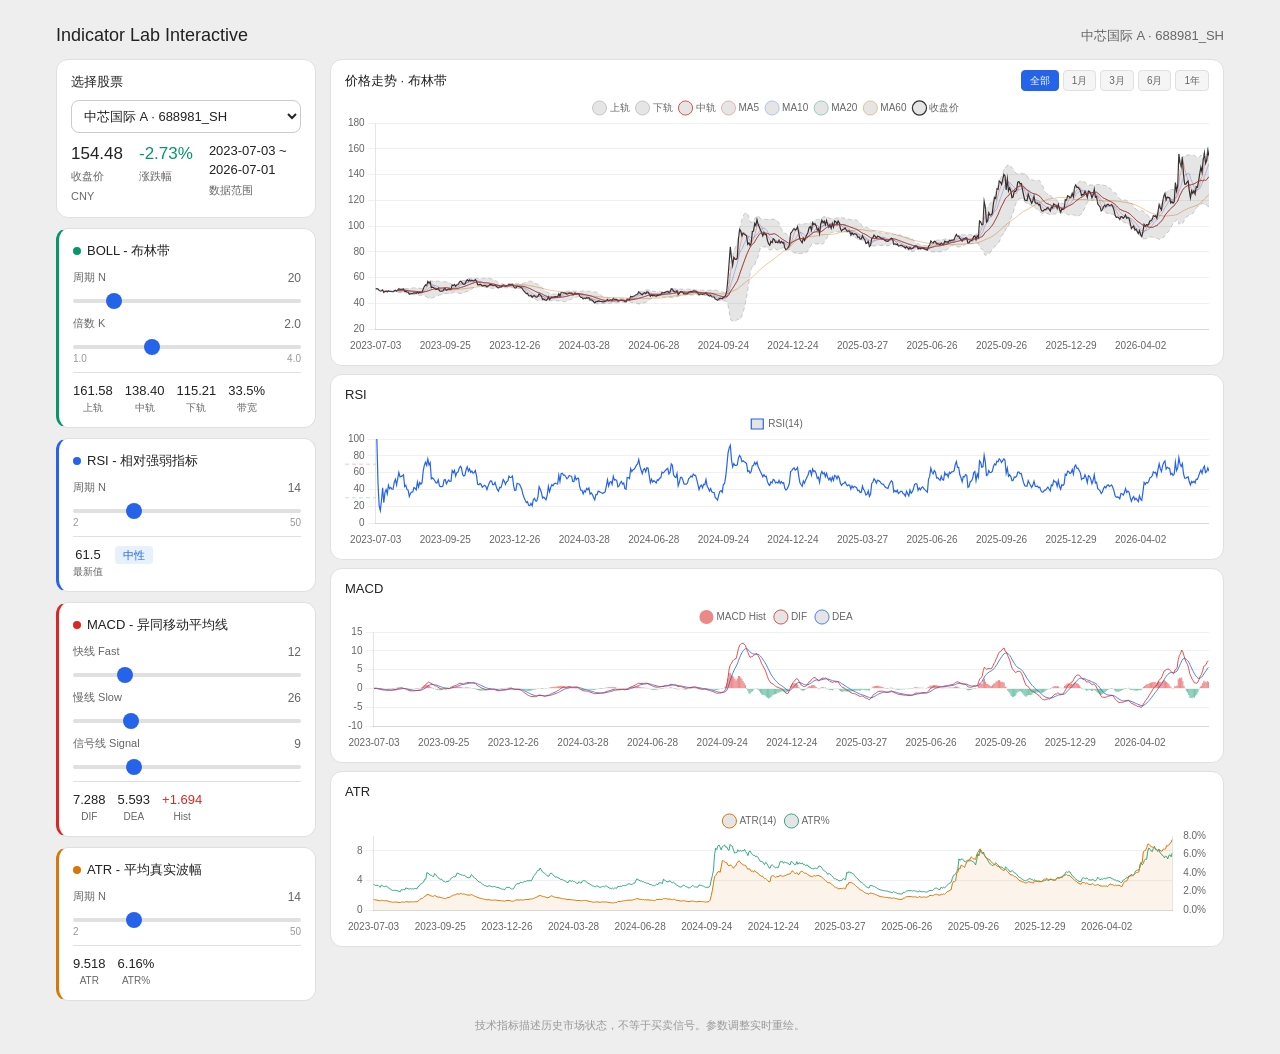
==== index.html @ 8e6733d1 "Initial commit: Indicator Lab Interactive - Interactive stock indicator analysis tool - 5 A+H stocks" ====
<!DOCTYPE html>
<html lang="zh-CN">
<head>
<meta charset="UTF-8">
<meta name="viewport" content="width=device-width, initial-scale=1.0">
<title>Indicator Lab Interactive</title>
<style>
*,*::before,*::after{box-sizing:border-box;margin:0;padding:0}
:root{
  --bg:#fff;--bg2:#f5f5f5;--bg3:#eee;
  --tx:#222;--tx2:#666;--tx3:#999;
  --bd:#e0e0e0;--bd2:#ccc;
  --red:#dc2626;--green:#059669;--blue:#2563eb;--amber:#d97706;
  --font:-apple-system,BlinkMacSystemFont,'Segoe UI','PingFang SC','Microsoft YaHei',sans-serif;
  --r:8px;--r2:12px;
}
body{font-family:var(--font);font-size:13px;color:var(--tx);background:var(--bg3);line-height:1.5;overflow-y:scroll}
.app{max-width:1200px;margin:0 auto;padding:12px 16px}
.header{display:flex;justify-content:space-between;align-items:center;padding:10px 0}
.header h1{font-size:18px;font-weight:500}
.header .meta{font-size:13px;color:var(--tx2)}
.main{display:grid;grid-template-columns:260px 1fr;gap:14px}
.sidebar{display:flex;flex-direction:column;gap:10px}
.card{background:var(--bg);border-radius:var(--r2);border:0.5px solid var(--bd);padding:12px 14px}
.card-title{font-size:13px;font-weight:500;margin-bottom:8px;display:flex;align-items:center;gap:6px}
.card-title .dot{width:8px;height:8px;border-radius:50%;flex-shrink:0}
.slider-line{display:flex;align-items:center;justify-content:space-between;margin-bottom:2px}
.slider-line span{font-size:11px;color:var(--tx2)}
.slider-line .val{font-size:12px;font-weight:500;min-width:28px;text-align:right}
input[type=range]{width:100%;height:4px;-webkit-appearance:none;appearance:none;background:var(--bd);border-radius:2px;outline:none;margin:2px 0 8px}
input[type=range]::-webkit-slider-thumb{-webkit-appearance:none;width:16px;height:16px;border-radius:50%;background:var(--blue);cursor:pointer}
.range-labels{display:flex;justify-content:space-between;font-size:10px;color:var(--tx3);margin-top:-6px;margin-bottom:6px}
.metrics{display:flex;gap:12px;padding-top:8px;border-top:0.5px solid var(--bd);margin-top:4px}
.metric{text-align:center}
.metric .num{font-size:13px;font-weight:500}
.metric .label{font-size:10px;color:var(--tx2)}
.positive{color:var(--red)}
.negative{color:var(--green)}
.charts{display:flex;flex-direction:column;gap:8px}
.chart-box{background:var(--bg);border-radius:var(--r2);border:0.5px solid var(--bd);padding:10px 14px}
.chart-box .chart-header{display:flex;justify-content:space-between;align-items:center;margin-bottom:4px}
.chart-box .chart-title{font-size:13px;font-weight:500}
.range-btns{display:flex;gap:4px}
.range-btn{font-size:10px;padding:2px 8px;border-radius:4px;background:var(--bg2);border:0.5px solid var(--bd);cursor:pointer;color:var(--tx2)}
.range-btn.active{background:var(--blue);color:#fff;border-color:var(--blue)}
.chart-wrap{position:relative;width:100%}
.chart-wrap.p1{height:260px}
.chart-wrap.p2{height:140px}
.chart-wrap.p3{height:150px}
.chart-wrap.p4{height:130px}
select{width:100%;font-size:13px;padding:7px 8px;border-radius:var(--r);border:0.5px solid var(--bd2);background:var(--bg);color:var(--tx)}
.quick-info{display:flex;gap:16px;margin-top:8px}
.quick-info div{font-size:13px}
.quick-info .price{font-size:17px;font-weight:500}
.footer{text-align:center;font-size:11px;color:var(--tx3);padding:16px 0 8px}
.badge{display:inline-block;font-size:11px;padding:1px 8px;border-radius:4px}
.badge-info{background:#e6f1fb;color:var(--blue)}
.badge-red{background:#fcebeb;color:var(--red)}
.badge-green{background:#eaf3de;color:var(--green)}
@media(max-width:800px){.main{grid-template-columns:1fr}.sidebar{order:2}.charts{order:1}}
</style>
</head>
<body>
<div class="app">
<div class="header">
  <h1>Indicator Lab Interactive</h1>
  <span class="meta" id="headerMeta"></span>
</div>

<div class="main">
<div class="sidebar" id="sidebar">
  <div class="card">
    <div class="card-title">选择股票</div>
    <select id="stockSelect"></select>
    <div class="quick-info" id="quickInfo"></div>
  </div>
</div>

<div class="charts" id="charts">
  <div class="chart-box">
    <div class="chart-header">
      <span class="chart-title" id="chart1Title">价格走势 · 布林带</span>
      <div class="range-btns" id="rangeBtns"></div>
    </div>
    <div class="chart-wrap p1"><canvas id="chart1"></canvas></div>
  </div>
  <div class="chart-box">
    <div class="chart-header"><span class="chart-title">RSI</span></div>
    <div class="chart-wrap p2"><canvas id="chart2"></canvas></div>
  </div>
  <div class="chart-box">
    <div class="chart-header"><span class="chart-title">MACD</span></div>
    <div class="chart-wrap p3"><canvas id="chart3"></canvas></div>
  </div>
  <div class="chart-box">
    <div class="chart-header"><span class="chart-title">ATR</span></div>
    <div class="chart-wrap p4"><canvas id="chart4"></canvas></div>
  </div>
</div>
</div>

<div class="footer">技术指标描述历史市场状态，不等于买卖信号。参数调整实时重绘。</div>
</div>

<script src="vendor/chart.umd.min.js"></script>
<script src="data.js"></script>
<script>
// ============================================================
// 指标计算引擎
// ============================================================
function ema(data, period) {
  var k = 2/(period+1), result = new Array(data.length);
  result[0] = data[0];
  for (var i = 1; i < data.length; i++) result[i] = data[i]*k + result[i-1]*(1-k);
  return result;
}
function wilderEma(data, period) {
  var a = 1/period, result = new Array(data.length);
  result[0] = data[0];
  for (var i = 1; i < data.length; i++) result[i] = data[i]*a + result[i-1]*(1-a);
  return result;
}
function calcRSI(closes, n) {
  var len = closes.length, gains = new Array(len).fill(0), losses = new Array(len).fill(0);
  for (var i = 1; i < len; i++) {
    var d = closes[i] - closes[i-1];
    gains[i] = d > 0 ? d : 0;
    losses[i] = d < 0 ? -d : 0;
  }
  var avgG = wilderEma(gains, n), avgL = wilderEma(losses, n);
  return avgG.map(function(g, i) {
    if (i === 0) return null;
    if (avgL[i] === 0) return 100;
    var rs = g / avgL[i];
    return 100 - 100/(1+rs);
  });
}
function calcMACD(closes, fast, slow, signal) {
  var len = closes.length;
  var emaF = ema(closes, fast), emaS = ema(closes, slow);
  var dif = new Array(len), dea, hist;
  for (var i = 0; i < len; i++) dif[i] = emaF[i] - emaS[i];
  dea = ema(dif, signal);
  hist = dif.map(function(d, i) { return d - dea[i]; });
  return {dif: dif, dea: dea, hist: hist};
}
function calcBOLL(closes, n, k) {
  var len = closes.length, mid = new Array(len), up = new Array(len), low = new Array(len);
  for (var i = 0; i < len; i++) {
    if (i < n-1) { mid[i]=null; up[i]=null; low[i]=null; continue; }
    var sum=0, j; for (j=i-n+1;j<=i;j++) sum+=closes[j];
    var m=sum/n, sumsq=0;
    for (j=i-n+1;j<=i;j++) sumsq+=Math.pow(closes[j]-m,2);
    var std=Math.sqrt(sumsq/n);
    mid[i]=m; up[i]=m+k*std; low[i]=m-k*std;
  }
  return {mid:mid, up:up, low:low};
}
function calcATR(highs, lows, closes, n) {
  var len = highs.length, tr = new Array(len);
  tr[0] = highs[0]-lows[0];
  for (var i = 1; i < len; i++) {
    tr[i] = Math.max(highs[i]-lows[i], Math.abs(highs[i]-closes[i-1]), Math.abs(lows[i]-closes[i-1]));
  }
  var atr = wilderEma(tr, n);
  var atrPct = atr.map(function(a,i){ return a/closes[i]*100; });
  return {atr:atr, atrPct:atrPct};
}
function calcMA(closes, n) {
  var len = closes.length, ma = new Array(len).fill(null);
  var sum = 0;
  for (var i = 0; i < len; i++) {
    sum += closes[i];
    if (i >= n) sum -= closes[i-n];
    if (i >= n-1) ma[i] = sum/n;
  }
  return ma;
}

// ============================================================
// 全局状态
// ============================================================
var currentStock = STOCK_DATA[0];
var params = { rsiN:14, macdFast:12, macdSlow:26, macdSig:9, bollN:20, bollK:2.0, atrN:14 };
var timeRange = 0; // 0=all, 1=1m, 2=3m, 3=6m, 4=1y

// ============================================================
// Chart.js 实例
// ============================================================
var ctx1=null, ctx2=null, ctx3=null, ctx4=null;
var c1=null, c2=null, c3=null, c4=null;

function getData() {
  var d = currentStock.data, len = d.length;
  var dates = d.map(function(r){return r.d;});
  var closes = d.map(function(r){return r.c;});
  var highs = d.map(function(r){return r.h;});
  var lows = d.map(function(r){return r.l;});
  if (timeRange === 0) return {dates:dates, closes:closes, highs:highs, lows:lows, start:0, len:len};

  var now = new Date(dates[len-1]);
  var cutoff;
  if (timeRange === 1) cutoff = new Date(now.getTime() - 30*86400000);
  else if (timeRange === 2) cutoff = new Date(now.getTime() - 90*86400000);
  else if (timeRange === 3) cutoff = new Date(now.getTime() - 180*86400000);
  else cutoff = new Date(now.getTime() - 365*86400000);

  var start = 0;
  for (var i = 0; i < len; i++) {
    if (new Date(dates[i]) >= cutoff) { start = i; break; }
  }
  return {
    dates: dates.slice(start), closes: closes.slice(start),
    highs: highs.slice(start), lows: lows.slice(start),
    start: start, len: len - start
  };
}

function padNull(arr, n) {
  var r = new Array(n).fill(null);
  for (var i = 0; i < Math.min(arr.length, n); i++) r[i] = arr[i];
  return r;
}

// ============================================================
// 渲染所有图表
// ============================================================
function renderAll() {
  var full = currentStock.data;
  var fullDates = full.map(function(r){return r.d;});
  var fullCloses = full.map(function(r){return r.c;});
  var fullHighs = full.map(function(r){return r.h;});
  var fullLows = full.map(function(r){return r.l;});

  var d = getData();
  var dates = d.dates, closes = d.closes, highs = d.highs, lows = d.lows;

  // 计算所有指标（用全量数据，然后切片）
  var rsiFull = calcRSI(fullCloses, params.rsiN);
  var macdFull = calcMACD(fullCloses, params.macdFast, params.macdSlow, params.macdSig);
  var bollFull = calcBOLL(fullCloses, params.bollN, params.bollK);
  var atrFull = calcATR(fullHighs, fullLows, fullCloses, params.atrN);
  var ma5Full = calcMA(fullCloses, 5), ma10Full = calcMA(fullCloses, 10);
  var ma20Full = calcMA(fullCloses, 20), ma60Full = calcMA(fullCloses, 60);

  // 切片
  var s = d.start, n = d.len;
  var cd = dates, cc = closes;
  var rsiD = padNull(rsiFull.slice(s), n);
  var difD = padNull(macdFull.dif.slice(s), n);
  var deaD = padNull(macdFull.dea.slice(s), n);
  var histD = padNull(macdFull.hist.slice(s), n);
  var bMid = padNull(bollFull.mid.slice(s), n);
  var bUp = padNull(bollFull.up.slice(s), n);
  var bLow = padNull(bollFull.low.slice(s), n);
  var atrD = padNull(atrFull.atr.slice(s), n);
  var atrPctD = padNull(atrFull.atrPct.slice(s), n);
  var ma5 = padNull(ma5Full.slice(s), n), ma10 = padNull(ma10Full.slice(s), n);
  var ma20 = padNull(ma20Full.slice(s), n), ma60 = padNull(ma60Full.slice(s), n);

  // Chart 1: 价格 + MA + 布林带
  if (c1) c1.destroy();
  ctx1 = document.getElementById('chart1').getContext('2d');
  c1 = new Chart(ctx1, {
    type: 'line',
    data: {
      labels: cd,
      datasets: [
        {label:'上轨',data:bUp,borderColor:'rgba(153,153,153,0.6)',borderWidth:0.8,borderDash:[4,3],pointRadius:0,fill:false},
        {label:'下轨',data:bLow,borderColor:'rgba(153,153,153,0.6)',borderWidth:0.8,borderDash:[4,3],pointRadius:0,fill:{target:'-1',above:'rgba(37,99,235,0.06)'}},
        {label:'中轨',data:bMid,borderColor:'#dc2626',borderWidth:0.8,pointRadius:0,fill:false},
        {label:'MA5',data:ma5,borderColor:'rgba(220,38,38,0.4)',borderWidth:0.8,pointRadius:0,fill:false},
        {label:'MA10',data:ma10,borderColor:'rgba(37,99,235,0.4)',borderWidth:0.8,pointRadius:0,fill:false},
        {label:'MA20',data:ma20,borderColor:'rgba(5,150,105,0.5)',borderWidth:0.8,pointRadius:0,fill:false},
        {label:'MA60',data:ma60,borderColor:'rgba(217,119,6,0.5)',borderWidth:0.8,pointRadius:0,fill:false},
        {label:'收盘价',data:cc,borderColor:'#333',borderWidth:1.2,pointRadius:0,fill:false}
      ]
    },
    options: {
      responsive:true,maintainAspectRatio:false,
      interaction:{mode:'index',intersect:false},
      plugins:{legend:{display:true,position:'top',labels:{boxWidth:12,font:{size:10},padding:8,usePointStyle:true}}},
      scales:{
        x:{ticks:{maxTicksLimit:12,font:{size:10}},grid:{display:false}},
        y:{ticks:{font:{size:10}},grid:{color:'rgba(0,0,0,0.06)'}}
      }
    }
  });

  // Chart 2: RSI
  if (c2) c2.destroy();
  ctx2 = document.getElementById('chart2').getContext('2d');
  c2 = new Chart(ctx2, {
    type: 'line',
    data: {
      labels: cd,
      datasets: [
        {label:'RSI('+params.rsiN+')',data:rsiD,borderColor:'#2563eb',borderWidth:1.2,pointRadius:0,fill:false},
      ]
    },
    options: {
      responsive:true,maintainAspectRatio:false,
      interaction:{mode:'index',intersect:false},
      plugins:{
        legend:{display:true,position:'top',labels:{boxWidth:12,font:{size:10}}},
        annotation:{}
      },
      scales:{
        x:{ticks:{maxTicksLimit:12,font:{size:10}},grid:{display:false}},
        y:{min:0,max:100,ticks:{stepSize:10,font:{size:10}},grid:{color:'rgba(0,0,0,0.06)'}}
      }
    },
    plugins: [{
      id: 'rsiLines',
      beforeDraw: function(chart) {
        var ctx = chart.ctx, yScale = chart.scales.y;
        var y70 = yScale.getPixelForValue(70), y30 = yScale.getPixelForValue(30);
        ctx.save();
        ctx.setLineDash([4,3]);
        ctx.strokeStyle = '#dc2626'; ctx.lineWidth = 0.5; ctx.globalAlpha = 0.5;
        ctx.beginPath(); ctx.moveTo(yScale.left, y70); ctx.lineTo(yScale.right, y70); ctx.stroke();
        ctx.strokeStyle = '#059669';
        ctx.beginPath(); ctx.moveTo(yScale.left, y30); ctx.lineTo(yScale.right, y30); ctx.stroke();
        ctx.restore();
      }
    }]
  });

  // Chart 3: MACD
  if (c3) c3.destroy();
  ctx3 = document.getElementById('chart3').getContext('2d');
  var histColors = histD.map(function(v){ return v>=0 ? 'rgba(220,38,38,0.55)' : 'rgba(5,150,105,0.55)'; });
  c3 = new Chart(ctx3, {
    type: 'bar',
    data: {
      labels: cd,
      datasets: [
        {label:'MACD Hist',data:histD,backgroundColor:histColors,borderWidth:0,barPercentage:0.9,categoryPercentage:1.0},
        {label:'DIF',data:difD,borderColor:'#dc2626',borderWidth:0.8,pointRadius:0,type:'line',fill:false},
        {label:'DEA',data:deaD,borderColor:'#2563eb',borderWidth:0.8,pointRadius:0,type:'line',fill:false}
      ]
    },
    options: {
      responsive:true,maintainAspectRatio:false,
      interaction:{mode:'index',intersect:false},
      plugins:{legend:{display:true,position:'top',labels:{boxWidth:12,font:{size:10},usePointStyle:true}}},
      scales:{
        x:{ticks:{maxTicksLimit:12,font:{size:10}},grid:{display:false}},
        y:{ticks:{font:{size:10}},grid:{color:'rgba(0,0,0,0.06)'}}
      }
    }
  });

  // Chart 4: ATR
  if (c4) c4.destroy();
  ctx4 = document.getElementById('chart4').getContext('2d');
  c4 = new Chart(ctx4, {
    type: 'line',
    data: {
      labels: cd,
      datasets: [
        {label:'ATR('+params.atrN+')',data:atrD,borderColor:'#d97706',borderWidth:1.0,pointRadius:0,fill:{target:'origin',above:'rgba(217,119,6,0.08)'}},
        {label:'ATR%',data:atrPctD,borderColor:'#059669',borderWidth:0.8,pointRadius:0,yAxisID:'y1',fill:false}
      ]
    },
    options: {
      responsive:true,maintainAspectRatio:false,
      interaction:{mode:'index',intersect:false},
      plugins:{legend:{display:true,position:'top',labels:{boxWidth:12,font:{size:10},usePointStyle:true}}},
      scales:{
        x:{ticks:{maxTicksLimit:12,font:{size:10}},grid:{display:false}},
        y:{position:'left',ticks:{font:{size:10}},grid:{color:'rgba(0,0,0,0.06)'},title:{display:false}},
        y1:{position:'right',ticks:{font:{size:10},callback:function(v){return v.toFixed(1)+'%';}},grid:{display:false}}
      }
    }
  });

  // 更新指标卡
  updateMetricCards(fullCloses, rsiFull, macdFull, bollFull, atrFull);
}

// ============================================================
// 指标卡更新
// ============================================================
function updateMetricCards(closes, rsi, macd, boll, atr) {
  var i = closes.length - 1;
  var rsiVal = rsi[i], rsiStatus = rsiVal > 70 ? '超买' : (rsiVal < 30 ? '超卖' : '中性');
  var rsiClass = rsiVal > 70 ? 'badge-red' : (rsiVal < 30 ? 'badge-green' : 'badge-info');
  var difVal = macd.dif[i], deaVal = macd.dea[i], histVal = macd.hist[i];
  var bMidV = boll.mid[i], bUpV = boll.up[i], bLowV = boll.low[i];
  var widthPct = bMidV > 0 ? ((bUpV - bLowV) / bMidV * 100) : 0;
  var atrVal = atr.atr[i], atrPctV = atr.atrPct[i];

  document.getElementById('sidebar').innerHTML =
    '<div class="card">'+
      '<div class="card-title">选择股票</div>'+
      '<select id="stockSelect">'+STOCK_DATA.map(function(s){return '<option value="'+s.key+'">'+s.name+' · '+s.key+'</option>';}).join('')+'</select>'+
      '<div class="quick-info">'+
        '<div><span class="price" id="latestPrice"></span><br><span style="font-size:11px;color:var(--tx2)">收盘价 '+currentStock.currency+'</span></div>'+
        '<div><span class="price" id="priceChange"></span><br><span style="font-size:11px;color:var(--tx2)">涨跌幅</span></div>'+
        '<div><span style="font-size:13px;font-weight:500" id="dataRange"></span><br><span style="font-size:11px;color:var(--tx2)">数据范围</span></div>'+
      '</div>'+
    '</div>'+

    '<div class="card" style="border-left:3px solid #059669">'+
      '<div class="card-title"><span class="dot" style="background:#059669"></span>BOLL - 布林带</div>'+
      '<div class="slider-line"><span>周期 N</span><span class="val">'+params.bollN+'</span></div>'+
      '<input type="range" id="bollN" min="5" max="100" value="'+params.bollN+'">'+
      '<div class="slider-line" style="margin-top:4px"><span>倍数 K</span><span class="val">'+params.bollK.toFixed(1)+'</span></div>'+
      '<input type="range" id="bollK" min="10" max="40" value="'+(params.bollK*10)+'" step="1">'+
      '<div class="range-labels"><span>1.0</span><span>4.0</span></div>'+
      '<div class="metrics">'+
        '<div class="metric"><div class="num">'+(bUpV !== null ? bUpV.toFixed(2) : '-')+'</div><div class="label">上轨</div></div>'+
        '<div class="metric"><div class="num">'+(bMidV !== null ? bMidV.toFixed(2) : '-')+'</div><div class="label">中轨</div></div>'+
        '<div class="metric"><div class="num">'+(bLowV !== null ? bLowV.toFixed(2) : '-')+'</div><div class="label">下轨</div></div>'+
        '<div class="metric"><div class="num">'+(widthPct.toFixed(1)+'%')+'</div><div class="label">带宽</div></div>'+
      '</div>'+
    '</div>'+

    '<div class="card" style="border-left:3px solid #2563eb">'+
      '<div class="card-title"><span class="dot" style="background:#2563eb"></span>RSI - 相对强弱指标</div>'+
      '<div class="slider-line"><span>周期 N</span><span class="val">'+params.rsiN+'</span></div>'+
      '<input type="range" id="rsiN" min="2" max="50" value="'+params.rsiN+'">'+
      '<div class="range-labels"><span>2</span><span>50</span></div>'+
      '<div class="metrics">'+
        '<div class="metric"><div class="num">'+(rsiVal !== null ? rsiVal.toFixed(1) : '-')+'</div><div class="label">最新值</div></div>'+
        '<div class="metric"><span class="badge '+rsiClass+'">'+rsiStatus+'</span></div>'+
      '</div>'+
    '</div>'+

    '<div class="card" style="border-left:3px solid #dc2626">'+
      '<div class="card-title"><span class="dot" style="background:#dc2626"></span>MACD - 异同移动平均线</div>'+
      '<div class="slider-line"><span>快线 Fast</span><span class="val">'+params.macdFast+'</span></div>'+
      '<input type="range" id="macdFast" min="2" max="50" value="'+params.macdFast+'">'+
      '<div class="slider-line" style="margin-top:4px"><span>慢线 Slow</span><span class="val">'+params.macdSlow+'</span></div>'+
      '<input type="range" id="macdSlow" min="3" max="100" value="'+params.macdSlow+'">'+
      '<div class="slider-line" style="margin-top:4px"><span>信号线 Signal</span><span class="val">'+params.macdSig+'</span></div>'+
      '<input type="range" id="macdSig" min="2" max="30" value="'+params.macdSig+'">'+
      '<div class="metrics">'+
        '<div class="metric"><div class="num">'+(difVal !== null ? difVal.toFixed(3) : '-')+'</div><div class="label">DIF</div></div>'+
        '<div class="metric"><div class="num">'+(deaVal !== null ? deaVal.toFixed(3) : '-')+'</div><div class="label">DEA</div></div>'+
        '<div class="metric"><div class="num '+(histVal>=0?'positive':'negative')+'">'+(histVal !== null ? (histVal>=0?'+':'')+histVal.toFixed(3) : '-')+'</div><div class="label">Hist</div></div>'+
      '</div>'+
    '</div>'+

    '<div class="card" style="border-left:3px solid #d97706">'+
      '<div class="card-title"><span class="dot" style="background:#d97706"></span>ATR - 平均真实波幅</div>'+
      '<div class="slider-line"><span>周期 N</span><span class="val">'+params.atrN+'</span></div>'+
      '<input type="range" id="atrN" min="2" max="50" value="'+params.atrN+'">'+
      '<div class="range-labels"><span>2</span><span>50</span></div>'+
      '<div class="metrics">'+
        '<div class="metric"><div class="num">'+(atrVal !== null ? atrVal.toFixed(3) : '-')+'</div><div class="label">ATR</div></div>'+
        '<div class="metric"><div class="num">'+(atrPctV !== null ? atrPctV.toFixed(2)+'%' : '-')+'</div><div class="label">ATR%</div></div>'+
      '</div>'+
    '</div>';

  // 快速信息
  var lastClose = closes[closes.length-1];
  var prevClose = closes.length > 1 ? closes[closes.length-2] : lastClose;
  var change = (lastClose/prevClose - 1)*100;
  var changeClass = change >= 0 ? 'positive' : 'negative';
  document.getElementById('latestPrice').innerHTML = '<span style="color:var(--tx)">'+lastClose.toFixed(2)+'</span>';
  document.getElementById('priceChange').innerHTML = '<span class="'+changeClass+'">'+(change>=0?'+':'')+change.toFixed(2)+'%</span>';
  document.getElementById('dataRange').innerHTML = currentStock.data[0].d+' ~ '+currentStock.data[currentStock.data.length-1].d;

  document.getElementById('stockSelect').value = currentStock.key;
  document.getElementById('headerMeta').textContent = currentStock.name + ' · ' + currentStock.key;

  // 绑定事件
  bindEvents();
}

// ============================================================
// 事件绑定 + Debounce
// ============================================================
var debounceTimer = null;
function bindEvents() {
  document.getElementById('stockSelect').onchange = function() {
    var key = this.value;
    for (var i = 0; i < STOCK_DATA.length; i++) {
      if (STOCK_DATA[i].key === key) { currentStock = STOCK_DATA[i]; break; }
    }
    saveState(); renderAll();
  };

  var sliders = ['rsiN','macdFast','macdSlow','macdSig','bollN','bollK','atrN'];
  sliders.forEach(function(id) {
    var el = document.getElementById(id);
    if (!el) return;
    el.oninput = function() {
      var val = parseFloat(this.value);
      if (id === 'bollK') val = val / 10;
      params[id] = val;
      if (debounceTimer) clearTimeout(debounceTimer);
      debounceTimer = setTimeout(function() { saveState(); renderAll(); }, 200);
    };
  });
}

// 时间范围按钮
function buildRangeBtns() {
  var labels = ['全部','1月','3月','6月','1年'];
  var html = '';
  for (var i = 0; i < labels.length; i++) {
    html += '<span class="range-btn'+(timeRange===i?' active':'')+'" data-range="'+i+'">'+labels[i]+'</span>';
  }
  document.getElementById('rangeBtns').innerHTML = html;
  var btns = document.querySelectorAll('.range-btn');
  btns.forEach(function(b) {
    b.onclick = function() {
      timeRange = parseInt(this.dataset.range);
      buildRangeBtns();
      saveState();
      renderAll();
    };
  });
}

// ============================================================
// URL Hash 持久化
// ============================================================
function saveState() {
  var h = currentStock.key + '|' + timeRange + '|' + params.rsiN + '|' +
    params.macdFast + '|' + params.macdSlow + '|' + params.macdSig + '|' +
    params.bollN + '|' + params.bollK.toFixed(1) + '|' + params.atrN;
  window.location.hash = h;
}

function loadState() {
  var h = window.location.hash.substring(1);
  if (!h) return;
  var parts = h.split('|');
  if (parts.length < 9) return;
  var key = parts[0];
  for (var i = 0; i < STOCK_DATA.length; i++) {
    if (STOCK_DATA[i].key === key) { currentStock = STOCK_DATA[i]; break; }
  }
  timeRange = parseInt(parts[1]) || 0;
  params.rsiN = parseInt(parts[2]) || 14;
  params.macdFast = parseInt(parts[3]) || 12;
  params.macdSlow = parseInt(parts[4]) || 26;
  params.macdSig = parseInt(parts[5]) || 9;
  params.bollN = parseInt(parts[6]) || 20;
  params.bollK = parseFloat(parts[7]) || 2.0;
  params.atrN = parseInt(parts[8]) || 14;
}

// ============================================================
// 初始化
// ============================================================
window.onload = function() {
  loadState();
  buildRangeBtns();
  renderAll();
  window.onhashchange = function() { loadState(); renderAll(); };
};
</script>
</body>
</html>
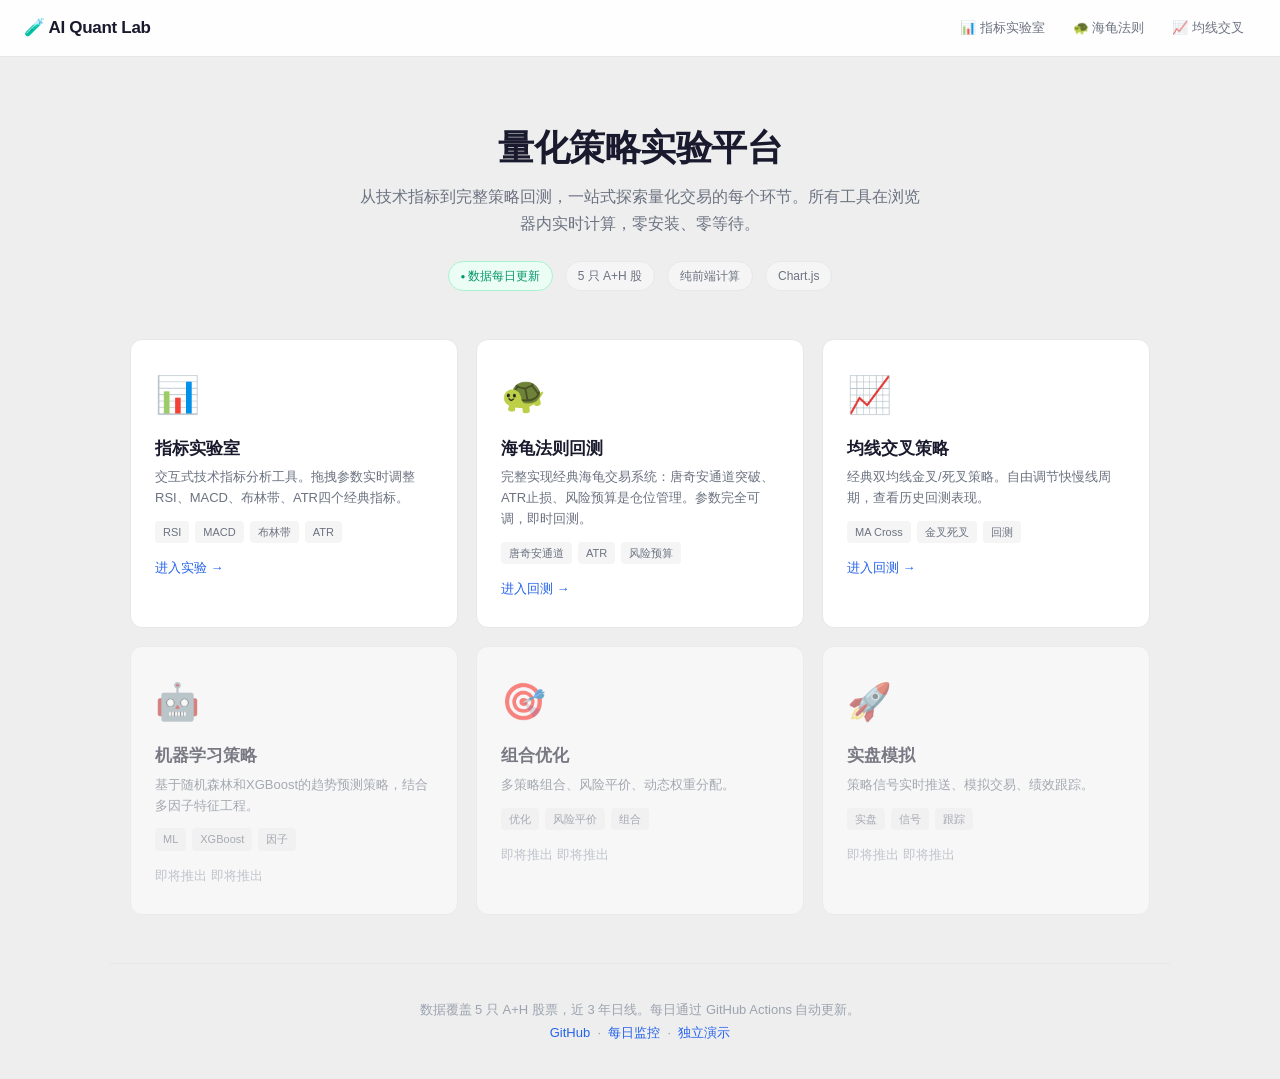
==== commit 0ca737f0: "🏠 Portal: AI Quant Lab multi-strategy portfolio - New homepage with strategy cards grid (3 active + " ====
--- a/index.html
+++ b/index.html
@@ -3,557 +3,128 @@
 <head>
 <meta charset="UTF-8">
 <meta name="viewport" content="width=device-width, initial-scale=1.0">
-<title>Indicator Lab Interactive</title>
+<title>AI Quant Lab — 量化策略实验平台</title>
+<link rel="stylesheet" href="shared/common.css">
 <style>
-*,*::before,*::after{box-sizing:border-box;margin:0;padding:0}
-:root{
-  --bg:#fff;--bg2:#f5f5f5;--bg3:#eee;
-  --tx:#222;--tx2:#666;--tx3:#999;
-  --bd:#e0e0e0;--bd2:#ccc;
-  --red:#dc2626;--green:#059669;--blue:#2563eb;--amber:#d97706;
-  --font:-apple-system,BlinkMacSystemFont,'Segoe UI','PingFang SC','Microsoft YaHei',sans-serif;
-  --r:8px;--r2:12px;
-}
-body{font-family:var(--font);font-size:13px;color:var(--tx);background:var(--bg3);line-height:1.5;overflow-y:scroll}
-.app{max-width:1200px;margin:0 auto;padding:12px 16px}
-.header{display:flex;justify-content:space-between;align-items:center;padding:10px 0}
-.header h1{font-size:18px;font-weight:500}
-.header .meta{font-size:13px;color:var(--tx2)}
-.main{display:grid;grid-template-columns:260px 1fr;gap:14px}
-.sidebar{display:flex;flex-direction:column;gap:10px}
-.card{background:var(--bg);border-radius:var(--r2);border:0.5px solid var(--bd);padding:12px 14px}
-.card-title{font-size:13px;font-weight:500;margin-bottom:8px;display:flex;align-items:center;gap:6px}
-.card-title .dot{width:8px;height:8px;border-radius:50%;flex-shrink:0}
-.slider-line{display:flex;align-items:center;justify-content:space-between;margin-bottom:2px}
-.slider-line span{font-size:11px;color:var(--tx2)}
-.slider-line .val{font-size:12px;font-weight:500;min-width:28px;text-align:right}
-input[type=range]{width:100%;height:4px;-webkit-appearance:none;appearance:none;background:var(--bd);border-radius:2px;outline:none;margin:2px 0 8px}
-input[type=range]::-webkit-slider-thumb{-webkit-appearance:none;width:16px;height:16px;border-radius:50%;background:var(--blue);cursor:pointer}
-.range-labels{display:flex;justify-content:space-between;font-size:10px;color:var(--tx3);margin-top:-6px;margin-bottom:6px}
-.metrics{display:flex;gap:12px;padding-top:8px;border-top:0.5px solid var(--bd);margin-top:4px}
-.metric{text-align:center}
-.metric .num{font-size:13px;font-weight:500}
-.metric .label{font-size:10px;color:var(--tx2)}
-.positive{color:var(--red)}
-.negative{color:var(--green)}
-.charts{display:flex;flex-direction:column;gap:8px}
-.chart-box{background:var(--bg);border-radius:var(--r2);border:0.5px solid var(--bd);padding:10px 14px}
-.chart-box .chart-header{display:flex;justify-content:space-between;align-items:center;margin-bottom:4px}
-.chart-box .chart-title{font-size:13px;font-weight:500}
-.range-btns{display:flex;gap:4px}
-.range-btn{font-size:10px;padding:2px 8px;border-radius:4px;background:var(--bg2);border:0.5px solid var(--bd);cursor:pointer;color:var(--tx2)}
-.range-btn.active{background:var(--blue);color:#fff;border-color:var(--blue)}
-.chart-wrap{position:relative;width:100%}
-.chart-wrap.p1{height:260px}
-.chart-wrap.p2{height:140px}
-.chart-wrap.p3{height:150px}
-.chart-wrap.p4{height:130px}
-select{width:100%;font-size:13px;padding:7px 8px;border-radius:var(--r);border:0.5px solid var(--bd2);background:var(--bg);color:var(--tx)}
-.quick-info{display:flex;gap:16px;margin-top:8px}
-.quick-info div{font-size:13px}
-.quick-info .price{font-size:17px;font-weight:500}
-.footer{text-align:center;font-size:11px;color:var(--tx3);padding:16px 0 8px}
-.badge{display:inline-block;font-size:11px;padding:1px 8px;border-radius:4px}
-.badge-info{background:#e6f1fb;color:var(--blue)}
-.badge-red{background:#fcebeb;color:var(--red)}
-.badge-green{background:#eaf3de;color:var(--green)}
-@media(max-width:800px){.main{grid-template-columns:1fr}.sidebar{order:2}.charts{order:1}}
+/* Hero */
+.hero{text-align:center;padding:64px 20px 48px}
+.hero h1{font-size:36px;font-weight:700;margin-bottom:8px;letter-spacing:-.5px}
+.hero p{font-size:16px;color:var(--tx2);max-width:560px;margin:0 auto 24px;line-height:1.7}
+.hero .badges{display:flex;justify-content:center;gap:12px;flex-wrap:wrap}
+.badge{font-size:12px;padding:5px 12px;border-radius:20px;background:var(--bg2);border:0.5px solid var(--bd);color:var(--tx2)}
+.badge.live{background:#ecfdf5;border-color:#a7f3d0;color:var(--green)}
+.badge.live::before{content:'● ';font-size:8px;vertical-align:middle}
+
+/* Cards */
+.strategies{display:grid;grid-template-columns:repeat(3,1fr);gap:18px;max-width:1060px;margin:0 auto;padding:0 20px 48px}
+.strategy-card{background:var(--bg);border:1px solid var(--bd);border-radius:12px;padding:28px 24px;transition:all .2s;text-decoration:none;color:inherit;display:block}
+.strategy-card:hover{transform:translateY(-3px);border-color:var(--accent);box-shadow:0 8px 24px rgba(0,0,0,.06)}
+.strategy-card .icon{font-size:36px;margin-bottom:14px}
+.strategy-card h2{font-size:17px;font-weight:600;margin-bottom:6px}
+.strategy-card p{font-size:13px;color:var(--tx2);line-height:1.6;margin-bottom:12px}
+.strategy-card .tags{display:flex;gap:6px;flex-wrap:wrap;margin-bottom:14px}
+.tag{font-size:11px;padding:3px 8px;border-radius:4px;background:var(--bg2);color:var(--tx2)}
+.strategy-card .enter{display:inline-block;font-size:13px;color:var(--accent);font-weight:500}
+.strategy-card.coming-soon{opacity:.55;pointer-events:none}
+.strategy-card.coming-soon .enter{color:var(--tx3)}
+.strategy-card.coming-soon .enter::after{content:' 即将推出'}
+
+/* Footer */
+.footer{text-align:center;padding:32px 20px;color:var(--tx3);font-size:13px;border-top:0.5px solid var(--bd);max-width:1060px;margin:0 auto}
+.footer p{margin:4px 0}
+.footer a{color:var(--accent);text-decoration:none}
+
+@media(max-width:900px){.strategies{grid-template-columns:repeat(2,1fr)}}
+@media(max-width:600px){.strategies{grid-template-columns:1fr}.hero h1{font-size:26px}}
 </style>
 </head>
 <body>
-<div class="app">
-<div class="header">
-  <h1>Indicator Lab Interactive</h1>
-  <span class="meta" id="headerMeta"></span>
+
+<nav class="site-nav">
+  <a href="/ai-quant-lab/" class="nav-brand">🧪 AI Quant Lab</a>
+  <div class="nav-links">
+    <a href="/ai-quant-lab/indicator-lab/">📊 指标实验室</a>
+    <a href="/ai-quant-lab/turtle-strategy/">🐢 海龟法则</a>
+    <a href="/ai-quant-lab/ma-cross/">📈 均线交叉</a>
+  </div>
+</nav>
+
+<!-- Hero -->
+<section class="hero">
+  <h1>量化策略实验平台</h1>
+  <p>从技术指标到完整策略回测，一站式探索量化交易的每个环节。所有工具在浏览器内实时计算，零安装、零等待。</p>
+  <div class="badges">
+    <span class="badge live">数据每日更新</span>
+    <span class="badge">5 只 A+H 股</span>
+    <span class="badge">纯前端计算</span>
+    <span class="badge">Chart.js</span>
+  </div>
+</section>
+
+<!-- Strategy Cards -->
+<section class="strategies">
+  <!-- Indicator Lab -->
+  <a href="/ai-quant-lab/indicator-lab/" class="strategy-card">
+    <div class="icon">📊</div>
+    <h2>指标实验室</h2>
+    <p>交互式技术指标分析工具。拖拽参数实时调整RSI、MACD、布林带、ATR四个经典指标。</p>
+    <div class="tags"><span class="tag">RSI</span><span class="tag">MACD</span><span class="tag">布林带</span><span class="tag">ATR</span></div>
+    <span class="enter">进入实验 →</span>
+  </a>
+
+  <!-- Turtle Strategy -->
+  <a href="/ai-quant-lab/turtle-strategy/" class="strategy-card">
+    <div class="icon">🐢</div>
+    <h2>海龟法则回测</h2>
+    <p>完整实现经典海龟交易系统：唐奇安通道突破、ATR止损、风险预算是仓位管理。参数完全可调，即时回测。</p>
+    <div class="tags"><span class="tag">唐奇安通道</span><span class="tag">ATR</span><span class="tag">风险预算</span></div>
+    <span class="enter">进入回测 →</span>
+  </a>
+
+  <!-- MA Cross -->
+  <a href="/ai-quant-lab/ma-cross/" class="strategy-card">
+    <div class="icon">📈</div>
+    <h2>均线交叉策略</h2>
+    <p>经典双均线金叉/死叉策略。自由调节快慢线周期，查看历史回测表现。</p>
+    <div class="tags"><span class="tag">MA Cross</span><span class="tag">金叉死叉</span><span class="tag">回测</span></div>
+    <span class="enter">进入回测 →</span>
+  </a>
+
+  <!-- Future: ML Strategy -->
+  <div class="strategy-card coming-soon">
+    <div class="icon">🤖</div>
+    <h2>机器学习策略</h2>
+    <p>基于随机森林和XGBoost的趋势预测策略，结合多因子特征工程。</p>
+    <div class="tags"><span class="tag">ML</span><span class="tag">XGBoost</span><span class="tag">因子</span></div>
+    <span class="enter">即将推出</span>
+  </div>
+
+  <!-- Future: Portfolio -->
+  <div class="strategy-card coming-soon">
+    <div class="icon">🎯</div>
+    <h2>组合优化</h2>
+    <p>多策略组合、风险平价、动态权重分配。</p>
+    <div class="tags"><span class="tag">优化</span><span class="tag">风险平价</span><span class="tag">组合</span></div>
+    <span class="enter">即将推出</span>
+  </div>
+
+  <!-- Future: Live Trading -->
+  <div class="strategy-card coming-soon">
+    <div class="icon">🚀</div>
+    <h2>实盘模拟</h2>
+    <p>策略信号实时推送、模拟交易、绩效跟踪。</p>
+    <div class="tags"><span class="tag">实盘</span><span class="tag">信号</span><span class="tag">跟踪</span></div>
+    <span class="enter">即将推出</span>
+  </div>
+</section>
+
+<!-- Footer -->
+<div class="footer">
+  <p>数据覆盖 5 只 A+H 股票，近 3 年日线。每日通过 GitHub Actions 自动更新。</p>
+  <p><a href="https://github.com/waanng/ai-quant-lab" target="_blank">GitHub</a> &nbsp;·&nbsp;
+     <a href="https://waanng.github.io/turtle-strategy-dashboard/" target="_blank">每日监控</a> &nbsp;·&nbsp;
+     <a href="https://waanng.github.io/turtle-strategy-playground/" target="_blank">独立演示</a></p>
 </div>
 
-<div class="main">
-<div class="sidebar" id="sidebar">
-  <div class="card">
-    <div class="card-title">选择股票</div>
-    <select id="stockSelect"></select>
-    <div class="quick-info" id="quickInfo"></div>
-  </div>
-</div>
-
-<div class="charts" id="charts">
-  <div class="chart-box">
-    <div class="chart-header">
-      <span class="chart-title" id="chart1Title">价格走势 · 布林带</span>
-      <div class="range-btns" id="rangeBtns"></div>
-    </div>
-    <div class="chart-wrap p1"><canvas id="chart1"></canvas></div>
-  </div>
-  <div class="chart-box">
-    <div class="chart-header"><span class="chart-title">RSI</span></div>
-    <div class="chart-wrap p2"><canvas id="chart2"></canvas></div>
-  </div>
-  <div class="chart-box">
-    <div class="chart-header"><span class="chart-title">MACD</span></div>
-    <div class="chart-wrap p3"><canvas id="chart3"></canvas></div>
-  </div>
-  <div class="chart-box">
-    <div class="chart-header"><span class="chart-title">ATR</span></div>
-    <div class="chart-wrap p4"><canvas id="chart4"></canvas></div>
-  </div>
-</div>
-</div>
-
-<div class="footer">技术指标描述历史市场状态，不等于买卖信号。参数调整实时重绘。</div>
-</div>
-
-<script src="vendor/chart.umd.min.js"></script>
-<script src="data.js"></script>
-<script>
-// ============================================================
-// 指标计算引擎
-// ============================================================
-function ema(data, period) {
-  var k = 2/(period+1), result = new Array(data.length);
-  result[0] = data[0];
-  for (var i = 1; i < data.length; i++) result[i] = data[i]*k + result[i-1]*(1-k);
-  return result;
-}
-function wilderEma(data, period) {
-  var a = 1/period, result = new Array(data.length);
-  result[0] = data[0];
-  for (var i = 1; i < data.length; i++) result[i] = data[i]*a + result[i-1]*(1-a);
-  return result;
-}
-function calcRSI(closes, n) {
-  var len = closes.length, gains = new Array(len).fill(0), losses = new Array(len).fill(0);
-  for (var i = 1; i < len; i++) {
-    var d = closes[i] - closes[i-1];
-    gains[i] = d > 0 ? d : 0;
-    losses[i] = d < 0 ? -d : 0;
-  }
-  var avgG = wilderEma(gains, n), avgL = wilderEma(losses, n);
-  return avgG.map(function(g, i) {
-    if (i === 0) return null;
-    if (avgL[i] === 0) return 100;
-    var rs = g / avgL[i];
-    return 100 - 100/(1+rs);
-  });
-}
-function calcMACD(closes, fast, slow, signal) {
-  var len = closes.length;
-  var emaF = ema(closes, fast), emaS = ema(closes, slow);
-  var dif = new Array(len), dea, hist;
-  for (var i = 0; i < len; i++) dif[i] = emaF[i] - emaS[i];
-  dea = ema(dif, signal);
-  hist = dif.map(function(d, i) { return d - dea[i]; });
-  return {dif: dif, dea: dea, hist: hist};
-}
-function calcBOLL(closes, n, k) {
-  var len = closes.length, mid = new Array(len), up = new Array(len), low = new Array(len);
-  for (var i = 0; i < len; i++) {
-    if (i < n-1) { mid[i]=null; up[i]=null; low[i]=null; continue; }
-    var sum=0, j; for (j=i-n+1;j<=i;j++) sum+=closes[j];
-    var m=sum/n, sumsq=0;
-    for (j=i-n+1;j<=i;j++) sumsq+=Math.pow(closes[j]-m,2);
-    var std=Math.sqrt(sumsq/n);
-    mid[i]=m; up[i]=m+k*std; low[i]=m-k*std;
-  }
-  return {mid:mid, up:up, low:low};
-}
-function calcATR(highs, lows, closes, n) {
-  var len = highs.length, tr = new Array(len);
-  tr[0] = highs[0]-lows[0];
-  for (var i = 1; i < len; i++) {
-    tr[i] = Math.max(highs[i]-lows[i], Math.abs(highs[i]-closes[i-1]), Math.abs(lows[i]-closes[i-1]));
-  }
-  var atr = wilderEma(tr, n);
-  var atrPct = atr.map(function(a,i){ return a/closes[i]*100; });
-  return {atr:atr, atrPct:atrPct};
-}
-function calcMA(closes, n) {
-  var len = closes.length, ma = new Array(len).fill(null);
-  var sum = 0;
-  for (var i = 0; i < len; i++) {
-    sum += closes[i];
-    if (i >= n) sum -= closes[i-n];
-    if (i >= n-1) ma[i] = sum/n;
-  }
-  return ma;
-}
-
-// ============================================================
-// 全局状态
-// ============================================================
-var currentStock = STOCK_DATA[0];
-var params = { rsiN:14, macdFast:12, macdSlow:26, macdSig:9, bollN:20, bollK:2.0, atrN:14 };
-var timeRange = 0; // 0=all, 1=1m, 2=3m, 3=6m, 4=1y
-
-// ============================================================
-// Chart.js 实例
-// ============================================================
-var ctx1=null, ctx2=null, ctx3=null, ctx4=null;
-var c1=null, c2=null, c3=null, c4=null;
-
-function getData() {
-  var d = currentStock.data, len = d.length;
-  var dates = d.map(function(r){return r.d;});
-  var closes = d.map(function(r){return r.c;});
-  var highs = d.map(function(r){return r.h;});
-  var lows = d.map(function(r){return r.l;});
-  if (timeRange === 0) return {dates:dates, closes:closes, highs:highs, lows:lows, start:0, len:len};
-
-  var now = new Date(dates[len-1]);
-  var cutoff;
-  if (timeRange === 1) cutoff = new Date(now.getTime() - 30*86400000);
-  else if (timeRange === 2) cutoff = new Date(now.getTime() - 90*86400000);
-  else if (timeRange === 3) cutoff = new Date(now.getTime() - 180*86400000);
-  else cutoff = new Date(now.getTime() - 365*86400000);
-
-  var start = 0;
-  for (var i = 0; i < len; i++) {
-    if (new Date(dates[i]) >= cutoff) { start = i; break; }
-  }
-  return {
-    dates: dates.slice(start), closes: closes.slice(start),
-    highs: highs.slice(start), lows: lows.slice(start),
-    start: start, len: len - start
-  };
-}
-
-function padNull(arr, n) {
-  var r = new Array(n).fill(null);
-  for (var i = 0; i < Math.min(arr.length, n); i++) r[i] = arr[i];
-  return r;
-}
-
-// ============================================================
-// 渲染所有图表
-// ============================================================
-function renderAll() {
-  var full = currentStock.data;
-  var fullDates = full.map(function(r){return r.d;});
-  var fullCloses = full.map(function(r){return r.c;});
-  var fullHighs = full.map(function(r){return r.h;});
-  var fullLows = full.map(function(r){return r.l;});
-
-  var d = getData();
-  var dates = d.dates, closes = d.closes, highs = d.highs, lows = d.lows;
-
-  // 计算所有指标（用全量数据，然后切片）
-  var rsiFull = calcRSI(fullCloses, params.rsiN);
-  var macdFull = calcMACD(fullCloses, params.macdFast, params.macdSlow, params.macdSig);
-  var bollFull = calcBOLL(fullCloses, params.bollN, params.bollK);
-  var atrFull = calcATR(fullHighs, fullLows, fullCloses, params.atrN);
-  var ma5Full = calcMA(fullCloses, 5), ma10Full = calcMA(fullCloses, 10);
-  var ma20Full = calcMA(fullCloses, 20), ma60Full = calcMA(fullCloses, 60);
-
-  // 切片
-  var s = d.start, n = d.len;
-  var cd = dates, cc = closes;
-  var rsiD = padNull(rsiFull.slice(s), n);
-  var difD = padNull(macdFull.dif.slice(s), n);
-  var deaD = padNull(macdFull.dea.slice(s), n);
-  var histD = padNull(macdFull.hist.slice(s), n);
-  var bMid = padNull(bollFull.mid.slice(s), n);
-  var bUp = padNull(bollFull.up.slice(s), n);
-  var bLow = padNull(bollFull.low.slice(s), n);
-  var atrD = padNull(atrFull.atr.slice(s), n);
-  var atrPctD = padNull(atrFull.atrPct.slice(s), n);
-  var ma5 = padNull(ma5Full.slice(s), n), ma10 = padNull(ma10Full.slice(s), n);
-  var ma20 = padNull(ma20Full.slice(s), n), ma60 = padNull(ma60Full.slice(s), n);
-
-  // Chart 1: 价格 + MA + 布林带
-  if (c1) c1.destroy();
-  ctx1 = document.getElementById('chart1').getContext('2d');
-  c1 = new Chart(ctx1, {
-    type: 'line',
-    data: {
-      labels: cd,
-      datasets: [
-        {label:'上轨',data:bUp,borderColor:'rgba(153,153,153,0.6)',borderWidth:0.8,borderDash:[4,3],pointRadius:0,fill:false},
-        {label:'下轨',data:bLow,borderColor:'rgba(153,153,153,0.6)',borderWidth:0.8,borderDash:[4,3],pointRadius:0,fill:{target:'-1',above:'rgba(37,99,235,0.06)'}},
-        {label:'中轨',data:bMid,borderColor:'#dc2626',borderWidth:0.8,pointRadius:0,fill:false},
-        {label:'MA5',data:ma5,borderColor:'rgba(220,38,38,0.4)',borderWidth:0.8,pointRadius:0,fill:false},
-        {label:'MA10',data:ma10,borderColor:'rgba(37,99,235,0.4)',borderWidth:0.8,pointRadius:0,fill:false},
-        {label:'MA20',data:ma20,borderColor:'rgba(5,150,105,0.5)',borderWidth:0.8,pointRadius:0,fill:false},
-        {label:'MA60',data:ma60,borderColor:'rgba(217,119,6,0.5)',borderWidth:0.8,pointRadius:0,fill:false},
-        {label:'收盘价',data:cc,borderColor:'#333',borderWidth:1.2,pointRadius:0,fill:false}
-      ]
-    },
-    options: {
-      responsive:true,maintainAspectRatio:false,
-      interaction:{mode:'index',intersect:false},
-      plugins:{legend:{display:true,position:'top',labels:{boxWidth:12,font:{size:10},padding:8,usePointStyle:true}}},
-      scales:{
-        x:{ticks:{maxTicksLimit:12,font:{size:10}},grid:{display:false}},
-        y:{ticks:{font:{size:10}},grid:{color:'rgba(0,0,0,0.06)'}}
-      }
-    }
-  });
-
-  // Chart 2: RSI
-  if (c2) c2.destroy();
-  ctx2 = document.getElementById('chart2').getContext('2d');
-  c2 = new Chart(ctx2, {
-    type: 'line',
-    data: {
-      labels: cd,
-      datasets: [
-        {label:'RSI('+params.rsiN+')',data:rsiD,borderColor:'#2563eb',borderWidth:1.2,pointRadius:0,fill:false},
-      ]
-    },
-    options: {
-      responsive:true,maintainAspectRatio:false,
-      interaction:{mode:'index',intersect:false},
-      plugins:{
-        legend:{display:true,position:'top',labels:{boxWidth:12,font:{size:10}}},
-        annotation:{}
-      },
-      scales:{
-        x:{ticks:{maxTicksLimit:12,font:{size:10}},grid:{display:false}},
-        y:{min:0,max:100,ticks:{stepSize:10,font:{size:10}},grid:{color:'rgba(0,0,0,0.06)'}}
-      }
-    },
-    plugins: [{
-      id: 'rsiLines',
-      beforeDraw: function(chart) {
-        var ctx = chart.ctx, yScale = chart.scales.y;
-        var y70 = yScale.getPixelForValue(70), y30 = yScale.getPixelForValue(30);
-        ctx.save();
-        ctx.setLineDash([4,3]);
-        ctx.strokeStyle = '#dc2626'; ctx.lineWidth = 0.5; ctx.globalAlpha = 0.5;
-        ctx.beginPath(); ctx.moveTo(yScale.left, y70); ctx.lineTo(yScale.right, y70); ctx.stroke();
-        ctx.strokeStyle = '#059669';
-        ctx.beginPath(); ctx.moveTo(yScale.left, y30); ctx.lineTo(yScale.right, y30); ctx.stroke();
-        ctx.restore();
-      }
-    }]
-  });
-
-  // Chart 3: MACD
-  if (c3) c3.destroy();
-  ctx3 = document.getElementById('chart3').getContext('2d');
-  var histColors = histD.map(function(v){ return v>=0 ? 'rgba(220,38,38,0.55)' : 'rgba(5,150,105,0.55)'; });
-  c3 = new Chart(ctx3, {
-    type: 'bar',
-    data: {
-      labels: cd,
-      datasets: [
-        {label:'MACD Hist',data:histD,backgroundColor:histColors,borderWidth:0,barPercentage:0.9,categoryPercentage:1.0},
-        {label:'DIF',data:difD,borderColor:'#dc2626',borderWidth:0.8,pointRadius:0,type:'line',fill:false},
-        {label:'DEA',data:deaD,borderColor:'#2563eb',borderWidth:0.8,pointRadius:0,type:'line',fill:false}
-      ]
-    },
-    options: {
-      responsive:true,maintainAspectRatio:false,
-      interaction:{mode:'index',intersect:false},
-      plugins:{legend:{display:true,position:'top',labels:{boxWidth:12,font:{size:10},usePointStyle:true}}},
-      scales:{
-        x:{ticks:{maxTicksLimit:12,font:{size:10}},grid:{display:false}},
-        y:{ticks:{font:{size:10}},grid:{color:'rgba(0,0,0,0.06)'}}
-      }
-    }
-  });
-
-  // Chart 4: ATR
-  if (c4) c4.destroy();
-  ctx4 = document.getElementById('chart4').getContext('2d');
-  c4 = new Chart(ctx4, {
-    type: 'line',
-    data: {
-      labels: cd,
-      datasets: [
-        {label:'ATR('+params.atrN+')',data:atrD,borderColor:'#d97706',borderWidth:1.0,pointRadius:0,fill:{target:'origin',above:'rgba(217,119,6,0.08)'}},
-        {label:'ATR%',data:atrPctD,borderColor:'#059669',borderWidth:0.8,pointRadius:0,yAxisID:'y1',fill:false}
-      ]
-    },
-    options: {
-      responsive:true,maintainAspectRatio:false,
-      interaction:{mode:'index',intersect:false},
-      plugins:{legend:{display:true,position:'top',labels:{boxWidth:12,font:{size:10},usePointStyle:true}}},
-      scales:{
-        x:{ticks:{maxTicksLimit:12,font:{size:10}},grid:{display:false}},
-        y:{position:'left',ticks:{font:{size:10}},grid:{color:'rgba(0,0,0,0.06)'},title:{display:false}},
-        y1:{position:'right',ticks:{font:{size:10},callback:function(v){return v.toFixed(1)+'%';}},grid:{display:false}}
-      }
-    }
-  });
-
-  // 更新指标卡
-  updateMetricCards(fullCloses, rsiFull, macdFull, bollFull, atrFull);
-}
-
-// ============================================================
-// 指标卡更新
-// ============================================================
-function updateMetricCards(closes, rsi, macd, boll, atr) {
-  var i = closes.length - 1;
-  var rsiVal = rsi[i], rsiStatus = rsiVal > 70 ? '超买' : (rsiVal < 30 ? '超卖' : '中性');
-  var rsiClass = rsiVal > 70 ? 'badge-red' : (rsiVal < 30 ? 'badge-green' : 'badge-info');
-  var difVal = macd.dif[i], deaVal = macd.dea[i], histVal = macd.hist[i];
-  var bMidV = boll.mid[i], bUpV = boll.up[i], bLowV = boll.low[i];
-  var widthPct = bMidV > 0 ? ((bUpV - bLowV) / bMidV * 100) : 0;
-  var atrVal = atr.atr[i], atrPctV = atr.atrPct[i];
-
-  document.getElementById('sidebar').innerHTML =
-    '<div class="card">'+
-      '<div class="card-title">选择股票</div>'+
-      '<select id="stockSelect">'+STOCK_DATA.map(function(s){return '<option value="'+s.key+'">'+s.name+' · '+s.key+'</option>';}).join('')+'</select>'+
-      '<div class="quick-info">'+
-        '<div><span class="price" id="latestPrice"></span><br><span style="font-size:11px;color:var(--tx2)">收盘价 '+currentStock.currency+'</span></div>'+
-        '<div><span class="price" id="priceChange"></span><br><span style="font-size:11px;color:var(--tx2)">涨跌幅</span></div>'+
-        '<div><span style="font-size:13px;font-weight:500" id="dataRange"></span><br><span style="font-size:11px;color:var(--tx2)">数据范围</span></div>'+
-      '</div>'+
-    '</div>'+
-
-    '<div class="card" style="border-left:3px solid #059669">'+
-      '<div class="card-title"><span class="dot" style="background:#059669"></span>BOLL - 布林带</div>'+
-      '<div class="slider-line"><span>周期 N</span><span class="val">'+params.bollN+'</span></div>'+
-      '<input type="range" id="bollN" min="5" max="100" value="'+params.bollN+'">'+
-      '<div class="slider-line" style="margin-top:4px"><span>倍数 K</span><span class="val">'+params.bollK.toFixed(1)+'</span></div>'+
-      '<input type="range" id="bollK" min="10" max="40" value="'+(params.bollK*10)+'" step="1">'+
-      '<div class="range-labels"><span>1.0</span><span>4.0</span></div>'+
-      '<div class="metrics">'+
-        '<div class="metric"><div class="num">'+(bUpV !== null ? bUpV.toFixed(2) : '-')+'</div><div class="label">上轨</div></div>'+
-        '<div class="metric"><div class="num">'+(bMidV !== null ? bMidV.toFixed(2) : '-')+'</div><div class="label">中轨</div></div>'+
-        '<div class="metric"><div class="num">'+(bLowV !== null ? bLowV.toFixed(2) : '-')+'</div><div class="label">下轨</div></div>'+
-        '<div class="metric"><div class="num">'+(widthPct.toFixed(1)+'%')+'</div><div class="label">带宽</div></div>'+
-      '</div>'+
-    '</div>'+
-
-    '<div class="card" style="border-left:3px solid #2563eb">'+
-      '<div class="card-title"><span class="dot" style="background:#2563eb"></span>RSI - 相对强弱指标</div>'+
-      '<div class="slider-line"><span>周期 N</span><span class="val">'+params.rsiN+'</span></div>'+
-      '<input type="range" id="rsiN" min="2" max="50" value="'+params.rsiN+'">'+
-      '<div class="range-labels"><span>2</span><span>50</span></div>'+
-      '<div class="metrics">'+
-        '<div class="metric"><div class="num">'+(rsiVal !== null ? rsiVal.toFixed(1) : '-')+'</div><div class="label">最新值</div></div>'+
-        '<div class="metric"><span class="badge '+rsiClass+'">'+rsiStatus+'</span></div>'+
-      '</div>'+
-    '</div>'+
-
-    '<div class="card" style="border-left:3px solid #dc2626">'+
-      '<div class="card-title"><span class="dot" style="background:#dc2626"></span>MACD - 异同移动平均线</div>'+
-      '<div class="slider-line"><span>快线 Fast</span><span class="val">'+params.macdFast+'</span></div>'+
-      '<input type="range" id="macdFast" min="2" max="50" value="'+params.macdFast+'">'+
-      '<div class="slider-line" style="margin-top:4px"><span>慢线 Slow</span><span class="val">'+params.macdSlow+'</span></div>'+
-      '<input type="range" id="macdSlow" min="3" max="100" value="'+params.macdSlow+'">'+
-      '<div class="slider-line" style="margin-top:4px"><span>信号线 Signal</span><span class="val">'+params.macdSig+'</span></div>'+
-      '<input type="range" id="macdSig" min="2" max="30" value="'+params.macdSig+'">'+
-      '<div class="metrics">'+
-        '<div class="metric"><div class="num">'+(difVal !== null ? difVal.toFixed(3) : '-')+'</div><div class="label">DIF</div></div>'+
-        '<div class="metric"><div class="num">'+(deaVal !== null ? deaVal.toFixed(3) : '-')+'</div><div class="label">DEA</div></div>'+
-        '<div class="metric"><div class="num '+(histVal>=0?'positive':'negative')+'">'+(histVal !== null ? (histVal>=0?'+':'')+histVal.toFixed(3) : '-')+'</div><div class="label">Hist</div></div>'+
-      '</div>'+
-    '</div>'+
-
-    '<div class="card" style="border-left:3px solid #d97706">'+
-      '<div class="card-title"><span class="dot" style="background:#d97706"></span>ATR - 平均真实波幅</div>'+
-      '<div class="slider-line"><span>周期 N</span><span class="val">'+params.atrN+'</span></div>'+
-      '<input type="range" id="atrN" min="2" max="50" value="'+params.atrN+'">'+
-      '<div class="range-labels"><span>2</span><span>50</span></div>'+
-      '<div class="metrics">'+
-        '<div class="metric"><div class="num">'+(atrVal !== null ? atrVal.toFixed(3) : '-')+'</div><div class="label">ATR</div></div>'+
-        '<div class="metric"><div class="num">'+(atrPctV !== null ? atrPctV.toFixed(2)+'%' : '-')+'</div><div class="label">ATR%</div></div>'+
-      '</div>'+
-    '</div>';
-
-  // 快速信息
-  var lastClose = closes[closes.length-1];
-  var prevClose = closes.length > 1 ? closes[closes.length-2] : lastClose;
-  var change = (lastClose/prevClose - 1)*100;
-  var changeClass = change >= 0 ? 'positive' : 'negative';
-  document.getElementById('latestPrice').innerHTML = '<span style="color:var(--tx)">'+lastClose.toFixed(2)+'</span>';
-  document.getElementById('priceChange').innerHTML = '<span class="'+changeClass+'">'+(change>=0?'+':'')+change.toFixed(2)+'%</span>';
-  document.getElementById('dataRange').innerHTML = currentStock.data[0].d+' ~ '+currentStock.data[currentStock.data.length-1].d;
-
-  document.getElementById('stockSelect').value = currentStock.key;
-  document.getElementById('headerMeta').textContent = currentStock.name + ' · ' + currentStock.key;
-
-  // 绑定事件
-  bindEvents();
-}
-
-// ============================================================
-// 事件绑定 + Debounce
-// ============================================================
-var debounceTimer = null;
-function bindEvents() {
-  document.getElementById('stockSelect').onchange = function() {
-    var key = this.value;
-    for (var i = 0; i < STOCK_DATA.length; i++) {
-      if (STOCK_DATA[i].key === key) { currentStock = STOCK_DATA[i]; break; }
-    }
-    saveState(); renderAll();
-  };
-
-  var sliders = ['rsiN','macdFast','macdSlow','macdSig','bollN','bollK','atrN'];
-  sliders.forEach(function(id) {
-    var el = document.getElementById(id);
-    if (!el) return;
-    el.oninput = function() {
-      var val = parseFloat(this.value);
-      if (id === 'bollK') val = val / 10;
-      params[id] = val;
-      if (debounceTimer) clearTimeout(debounceTimer);
-      debounceTimer = setTimeout(function() { saveState(); renderAll(); }, 200);
-    };
-  });
-}
-
-// 时间范围按钮
-function buildRangeBtns() {
-  var labels = ['全部','1月','3月','6月','1年'];
-  var html = '';
-  for (var i = 0; i < labels.length; i++) {
-    html += '<span class="range-btn'+(timeRange===i?' active':'')+'" data-range="'+i+'">'+labels[i]+'</span>';
-  }
-  document.getElementById('rangeBtns').innerHTML = html;
-  var btns = document.querySelectorAll('.range-btn');
-  btns.forEach(function(b) {
-    b.onclick = function() {
-      timeRange = parseInt(this.dataset.range);
-      buildRangeBtns();
-      saveState();
-      renderAll();
-    };
-  });
-}
-
-// ============================================================
-// URL Hash 持久化
-// ============================================================
-function saveState() {
-  var h = currentStock.key + '|' + timeRange + '|' + params.rsiN + '|' +
-    params.macdFast + '|' + params.macdSlow + '|' + params.macdSig + '|' +
-    params.bollN + '|' + params.bollK.toFixed(1) + '|' + params.atrN;
-  window.location.hash = h;
-}
-
-function loadState() {
-  var h = window.location.hash.substring(1);
-  if (!h) return;
-  var parts = h.split('|');
-  if (parts.length < 9) return;
-  var key = parts[0];
-  for (var i = 0; i < STOCK_DATA.length; i++) {
-    if (STOCK_DATA[i].key === key) { currentStock = STOCK_DATA[i]; break; }
-  }
-  timeRange = parseInt(parts[1]) || 0;
-  params.rsiN = parseInt(parts[2]) || 14;
-  params.macdFast = parseInt(parts[3]) || 12;
-  params.macdSlow = parseInt(parts[4]) || 26;
-  params.macdSig = parseInt(parts[5]) || 9;
-  params.bollN = parseInt(parts[6]) || 20;
-  params.bollK = parseFloat(parts[7]) || 2.0;
-  params.atrN = parseInt(parts[8]) || 14;
-}
-
-// ============================================================
-// 初始化
-// ============================================================
-window.onload = function() {
-  loadState();
-  buildRangeBtns();
-  renderAll();
-  window.onhashchange = function() { loadState(); renderAll(); };
-};
-</script>
 </body>
 </html>
--- a/shared/common.css
+++ b/shared/common.css
@@ -0,0 +1,123 @@
+/* ============================================================
+   AI Quant Lab — Shared Styles (Light Theme)
+   ============================================================ */
+
+:root {
+  --bg: #fff;
+  --bg2: #f5f5f5;
+  --bg3: #eee;
+  --tx: #1a1a2e;
+  --tx2: #6b7280;
+  --tx3: #9ca3af;
+  --bd: #e5e7eb;
+  --bd2: #d1d5db;
+  --accent: #2563eb;
+  --red: #dc2626;
+  --green: #059669;
+  --radius: 8px;
+  --font: -apple-system, BlinkMacSystemFont, "Segoe UI", "PingFang SC", "Microsoft YaHei", sans-serif;
+}
+
+*, *::before, *::after { box-sizing: border-box; margin: 0; padding: 0; }
+
+body {
+  font-family: var(--font);
+  font-size: 14px;
+  color: var(--tx);
+  background: var(--bg3);
+  line-height: 1.5;
+  min-height: 100vh;
+}
+
+/* ============================================================
+   Site Navigation（所有子页面共享）
+   ============================================================ */
+
+.site-nav {
+  display: flex;
+  justify-content: space-between;
+  align-items: center;
+  padding: 12px 24px;
+  background: rgba(255,255,255,.92);
+  backdrop-filter: blur(8px);
+  -webkit-backdrop-filter: blur(8px);
+  border-bottom: 0.5px solid var(--bd);
+  position: sticky;
+  top: 0;
+  z-index: 50;
+}
+
+.nav-brand {
+  font-size: 17px;
+  font-weight: 600;
+  color: var(--tx);
+  text-decoration: none;
+  letter-spacing: -.3px;
+}
+
+.nav-links {
+  display: flex;
+  gap: 4px;
+}
+
+.nav-links a {
+  font-size: 13px;
+  color: var(--tx2);
+  text-decoration: none;
+  padding: 6px 12px;
+  border-radius: 6px;
+  transition: all .15s;
+}
+
+.nav-links a:hover {
+  color: var(--tx);
+  background: var(--bg2);
+}
+
+.nav-links a.active {
+  color: var(--accent);
+  background: #eff6ff;
+  font-weight: 500;
+}
+
+/* ============================================================
+   Site Footer（所有子页面共享）
+   ============================================================ */
+
+.site-footer {
+  text-align: center;
+  padding: 24px 20px;
+  color: var(--tx3);
+  font-size: 12px;
+  border-top: 0.5px solid var(--bd);
+  margin-top: 32px;
+}
+
+.site-footer a {
+  color: var(--accent);
+  text-decoration: none;
+}
+
+.site-footer a:hover {
+  text-decoration: underline;
+}
+
+/* ============================================================
+   Responsive Nav
+   ============================================================ */
+
+@media (max-width: 700px) {
+  .site-nav {
+    flex-direction: column;
+    gap: 8px;
+    padding: 10px 16px;
+  }
+  .nav-links {
+    flex-wrap: wrap;
+    justify-content: center;
+  }
+  .nav-links a {
+    font-size: 12px;
+    padding: 4px 8px;
+  }
+}
